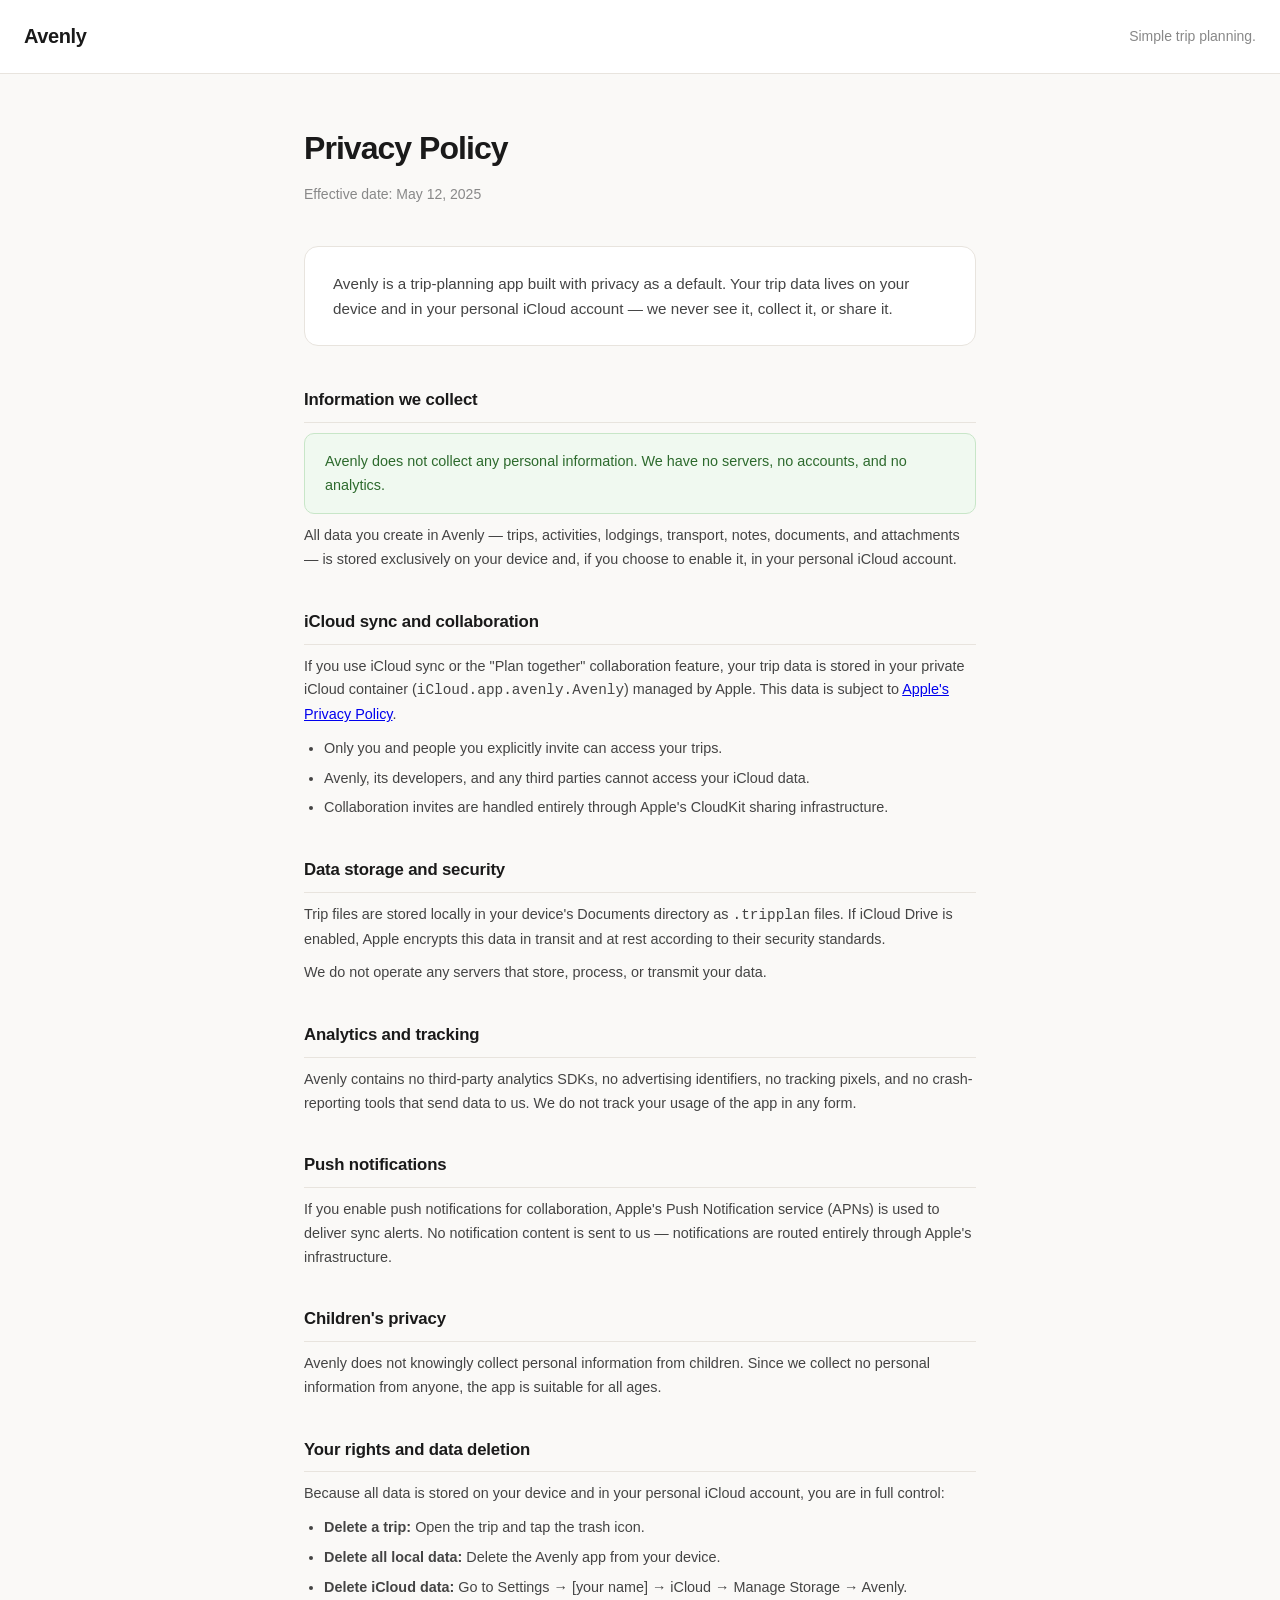
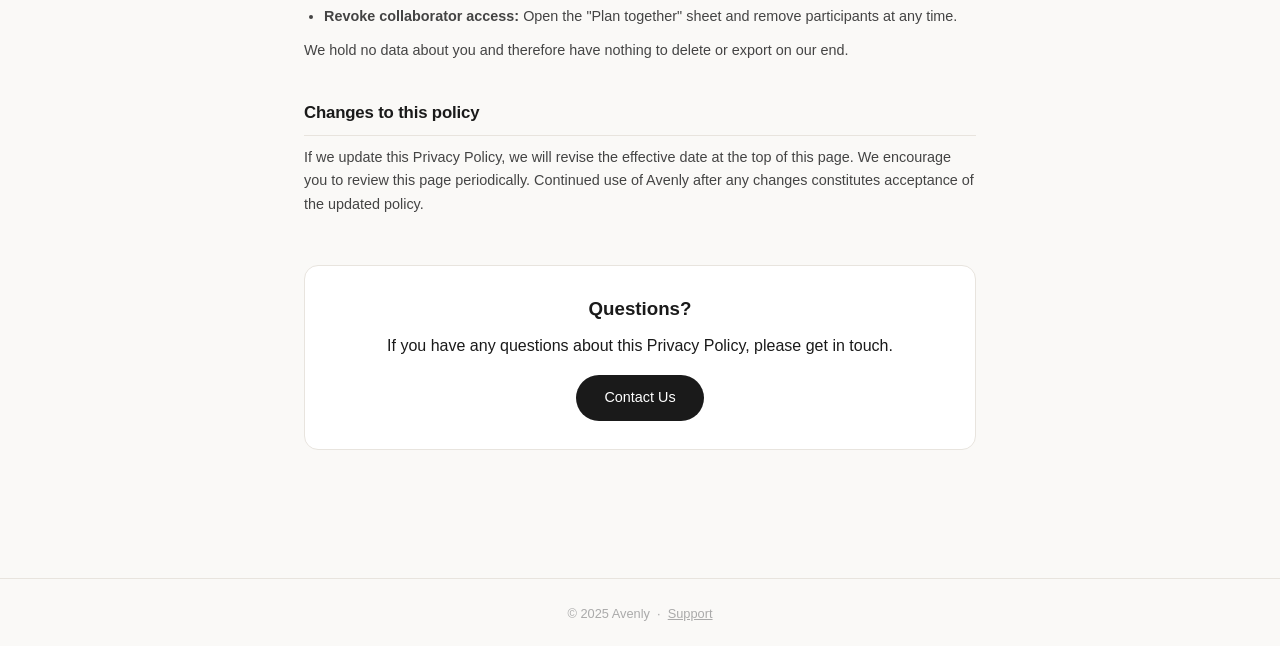
==== privacy.html @ 17769cf3 "Create privacy.html" ====
<!DOCTYPE html>
<html lang="en">
<head>
  <meta charset="UTF-8" />
  <meta name="viewport" content="width=device-width, initial-scale=1.0" />
  <title>Avenly – Privacy Policy</title>
  <style>
    *, *::before, *::after { box-sizing: border-box; margin: 0; padding: 0; }

    body {
      font-family: -apple-system, BlinkMacSystemFont, "Segoe UI", Roboto, sans-serif;
      background: #faf9f7;
      color: #1a1a1a;
      line-height: 1.65;
    }

    header {
      background: #fff;
      border-bottom: 1px solid #e8e4de;
      padding: 20px 24px;
      display: flex;
      align-items: center;
      gap: 12px;
    }

    header h1 {
      font-size: 1.25rem;
      font-weight: 600;
      letter-spacing: -0.02em;
    }

    header .tagline {
      font-size: 0.875rem;
      color: #888;
      margin-left: auto;
    }

    main {
      max-width: 720px;
      margin: 48px auto;
      padding: 0 24px 80px;
    }

    .hero {
      margin-bottom: 40px;
    }

    .hero h2 {
      font-size: 2rem;
      font-weight: 600;
      letter-spacing: -0.03em;
      margin-bottom: 8px;
    }

    .hero .effective {
      font-size: 0.875rem;
      color: #888;
    }

    .intro {
      background: #fff;
      border: 1px solid #e8e4de;
      border-radius: 14px;
      padding: 24px 28px;
      margin-bottom: 40px;
      font-size: 0.95rem;
      color: #444;
    }

    section {
      margin-bottom: 36px;
    }

    section h3 {
      font-size: 1.05rem;
      font-weight: 600;
      letter-spacing: -0.01em;
      margin-bottom: 10px;
      padding-bottom: 8px;
      border-bottom: 1px solid #e8e4de;
    }

    section p {
      font-size: 0.9rem;
      color: #444;
      margin-bottom: 10px;
    }

    section ul {
      padding-left: 20px;
      margin-bottom: 10px;
    }

    section ul li {
      font-size: 0.9rem;
      color: #444;
      margin-bottom: 6px;
    }

    .highlight {
      background: #f0f9f0;
      border: 1px solid #c8e6c8;
      border-radius: 10px;
      padding: 16px 20px;
      font-size: 0.9rem;
      color: #2d6a2d;
      margin-bottom: 10px;
    }

    .contact-block {
      background: #fff;
      border: 1px solid #e8e4de;
      border-radius: 14px;
      padding: 28px;
      text-align: center;
      margin-top: 48px;
    }

    .contact-block h3 {
      border: none;
      padding: 0;
      margin-bottom: 8px;
    }

    .contact-block p { margin-bottom: 16px; }

    .contact-block a.button {
      display: inline-block;
      background: #1a1a1a;
      color: #fff;
      text-decoration: none;
      padding: 11px 28px;
      border-radius: 980px;
      font-size: 0.9rem;
      font-weight: 500;
      transition: opacity 0.15s;
    }

    .contact-block a.button:hover { opacity: 0.8; }

    footer {
      text-align: center;
      padding: 24px;
      font-size: 0.8rem;
      color: #aaa;
      border-top: 1px solid #e8e4de;
    }

    footer a { color: #aaa; text-decoration: underline; }
  </style>
</head>
<body>

<header>
  <h1>Avenly</h1>
  <span class="tagline">Simple trip planning.</span>
</header>

<main>
  <div class="hero">
    <h2>Privacy Policy</h2>
    <p class="effective">Effective date: May 12, 2025</p>
  </div>

  <div class="intro">
    Avenly is a trip-planning app built with privacy as a default. Your trip data lives on your device and in your personal iCloud account — we never see it, collect it, or share it.
  </div>

  <section>
    <h3>Information we collect</h3>
    <div class="highlight">
      Avenly does not collect any personal information. We have no servers, no accounts, and no analytics.
    </div>
    <p>All data you create in Avenly — trips, activities, lodgings, transport, notes, documents, and attachments — is stored exclusively on your device and, if you choose to enable it, in your personal iCloud account.</p>
  </section>

  <section>
    <h3>iCloud sync and collaboration</h3>
    <p>If you use iCloud sync or the "Plan together" collaboration feature, your trip data is stored in your private iCloud container (<code>iCloud.app.avenly.Avenly</code>) managed by Apple. This data is subject to <a href="https://www.apple.com/legal/privacy/" target="_blank" rel="noopener">Apple's Privacy Policy</a>.</p>
    <ul>
      <li>Only you and people you explicitly invite can access your trips.</li>
      <li>Avenly, its developers, and any third parties cannot access your iCloud data.</li>
      <li>Collaboration invites are handled entirely through Apple's CloudKit sharing infrastructure.</li>
    </ul>
  </section>

  <section>
    <h3>Data storage and security</h3>
    <p>Trip files are stored locally in your device's Documents directory as <code>.tripplan</code> files. If iCloud Drive is enabled, Apple encrypts this data in transit and at rest according to their security standards.</p>
    <p>We do not operate any servers that store, process, or transmit your data.</p>
  </section>

  <section>
    <h3>Analytics and tracking</h3>
    <p>Avenly contains no third-party analytics SDKs, no advertising identifiers, no tracking pixels, and no crash-reporting tools that send data to us. We do not track your usage of the app in any form.</p>
  </section>

  <section>
    <h3>Push notifications</h3>
    <p>If you enable push notifications for collaboration, Apple's Push Notification service (APNs) is used to deliver sync alerts. No notification content is sent to us — notifications are routed entirely through Apple's infrastructure.</p>
  </section>

  <section>
    <h3>Children's privacy</h3>
    <p>Avenly does not knowingly collect personal information from children. Since we collect no personal information from anyone, the app is suitable for all ages.</p>
  </section>

  <section>
    <h3>Your rights and data deletion</h3>
    <p>Because all data is stored on your device and in your personal iCloud account, you are in full control:</p>
    <ul>
      <li><strong>Delete a trip:</strong> Open the trip and tap the trash icon.</li>
      <li><strong>Delete all local data:</strong> Delete the Avenly app from your device.</li>
      <li><strong>Delete iCloud data:</strong> Go to Settings → [your name] → iCloud → Manage Storage → Avenly.</li>
      <li><strong>Revoke collaborator access:</strong> Open the "Plan together" sheet and remove participants at any time.</li>
    </ul>
    <p>We hold no data about you and therefore have nothing to delete or export on our end.</p>
  </section>

  <section>
    <h3>Changes to this policy</h3>
    <p>If we update this Privacy Policy, we will revise the effective date at the top of this page. We encourage you to review this page periodically. Continued use of Avenly after any changes constitutes acceptance of the updated policy.</p>
  </section>

  <div class="contact-block">
    <h3>Questions?</h3>
    <p>If you have any questions about this Privacy Policy, please get in touch.</p>
    <a class="button" href="mailto:avenly.app@gmail.com">Contact Us</a>
  </div>
</main>

<footer>
  <p>© 2025 Avenly &nbsp;·&nbsp; <a href="index.html">Support</a></p>
</footer>

</body>
</html>
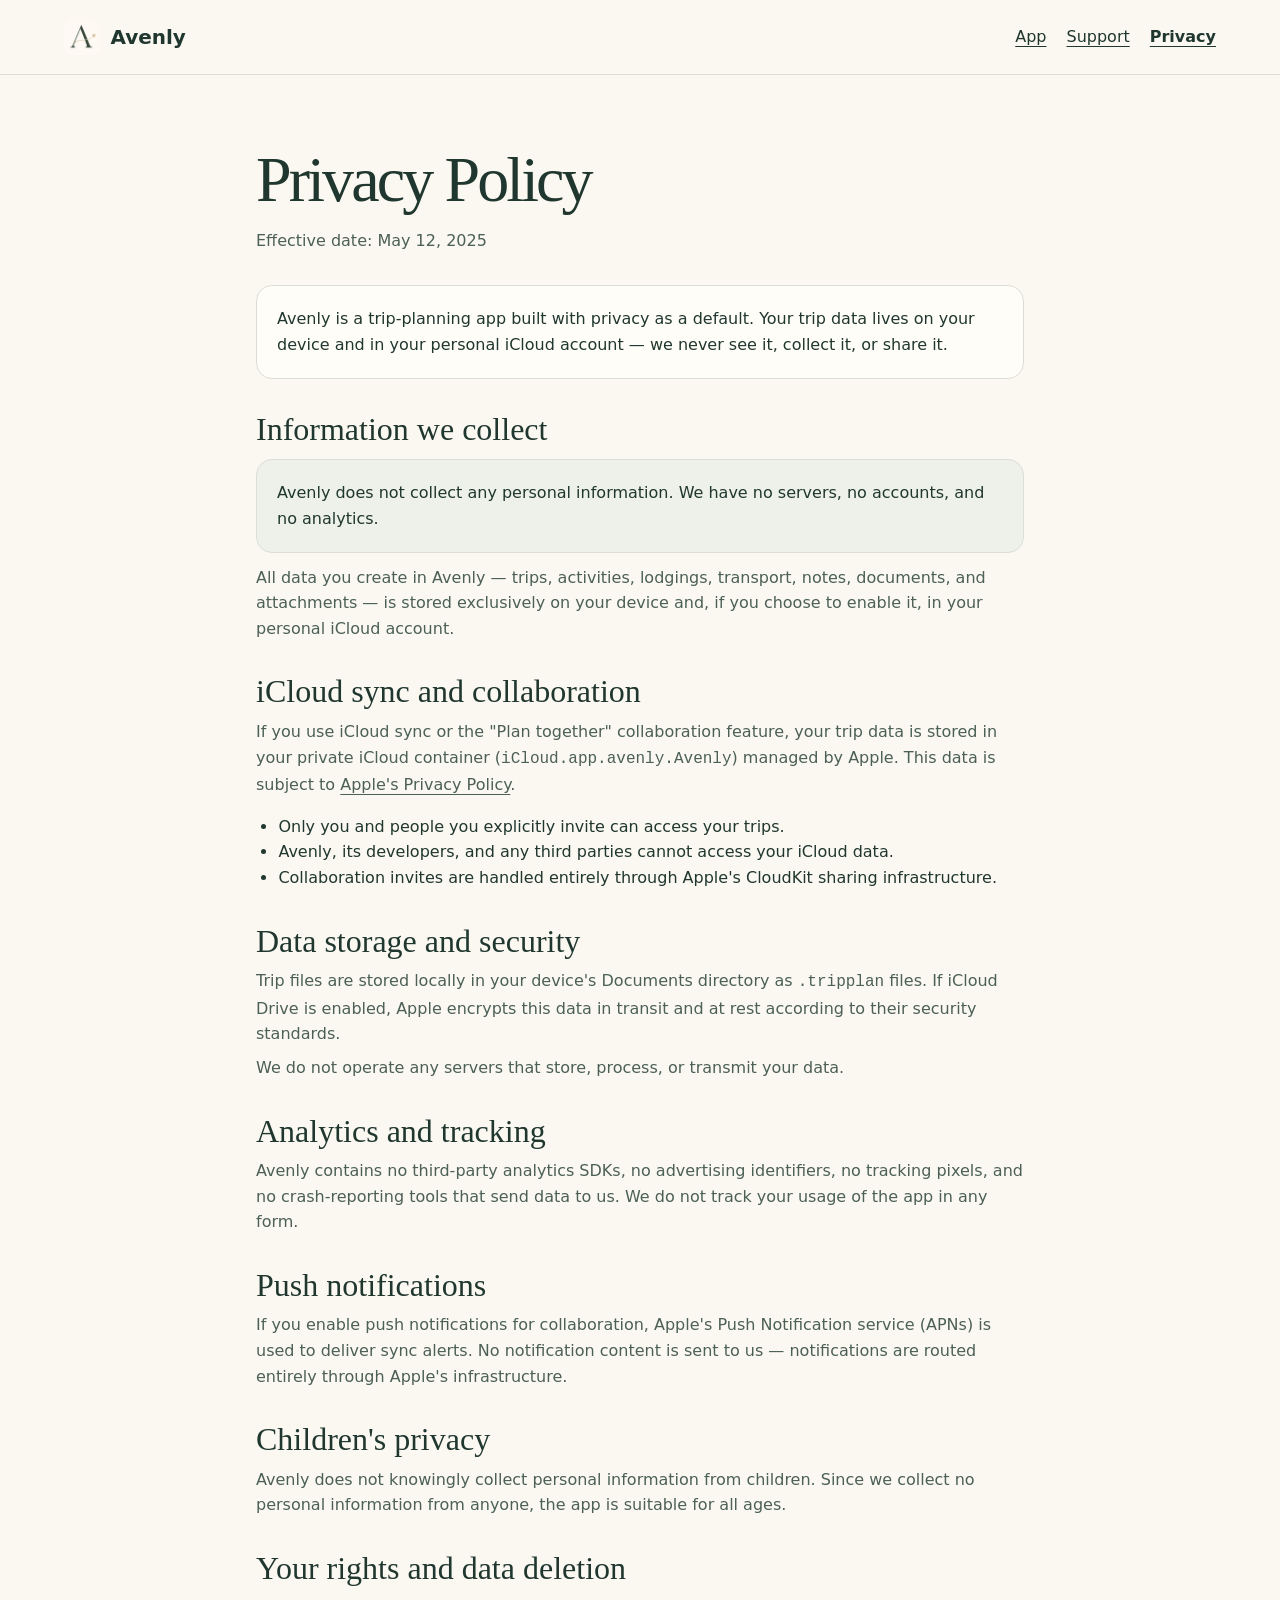
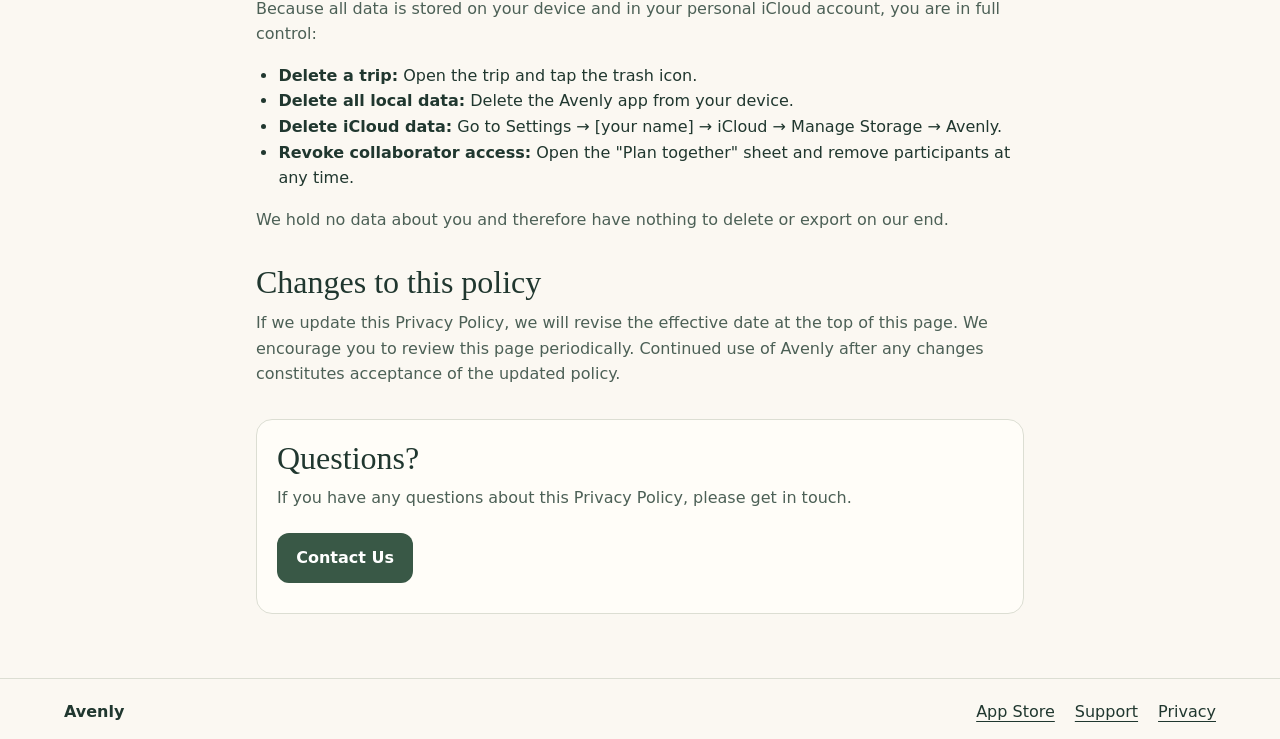
==== commit 0493cffb: "Unify Avenly support and privacy styling" ====
--- a/privacy.html
+++ b/privacy.html
@@ -4,161 +4,15 @@
   <meta charset="UTF-8" />
   <meta name="viewport" content="width=device-width, initial-scale=1.0" />
   <title>Avenly – Privacy Policy</title>
-  <style>
-    *, *::before, *::after { box-sizing: border-box; margin: 0; padding: 0; }
-
-    body {
-      font-family: -apple-system, BlinkMacSystemFont, "Segoe UI", Roboto, sans-serif;
-      background: #faf9f7;
-      color: #1a1a1a;
-      line-height: 1.65;
-    }
-
-    header {
-      background: #fff;
-      border-bottom: 1px solid #e8e4de;
-      padding: 20px 24px;
-      display: flex;
-      align-items: center;
-      gap: 12px;
-    }
-
-    header h1 {
-      font-size: 1.25rem;
-      font-weight: 600;
-      letter-spacing: -0.02em;
-    }
-
-    header .tagline {
-      font-size: 0.875rem;
-      color: #888;
-      margin-left: auto;
-    }
-
-    main {
-      max-width: 720px;
-      margin: 48px auto;
-      padding: 0 24px 80px;
-    }
-
-    .hero {
-      margin-bottom: 40px;
-    }
-
-    .hero h2 {
-      font-size: 2rem;
-      font-weight: 600;
-      letter-spacing: -0.03em;
-      margin-bottom: 8px;
-    }
-
-    .hero .effective {
-      font-size: 0.875rem;
-      color: #888;
-    }
-
-    .intro {
-      background: #fff;
-      border: 1px solid #e8e4de;
-      border-radius: 14px;
-      padding: 24px 28px;
-      margin-bottom: 40px;
-      font-size: 0.95rem;
-      color: #444;
-    }
-
-    section {
-      margin-bottom: 36px;
-    }
-
-    section h3 {
-      font-size: 1.05rem;
-      font-weight: 600;
-      letter-spacing: -0.01em;
-      margin-bottom: 10px;
-      padding-bottom: 8px;
-      border-bottom: 1px solid #e8e4de;
-    }
-
-    section p {
-      font-size: 0.9rem;
-      color: #444;
-      margin-bottom: 10px;
-    }
-
-    section ul {
-      padding-left: 20px;
-      margin-bottom: 10px;
-    }
-
-    section ul li {
-      font-size: 0.9rem;
-      color: #444;
-      margin-bottom: 6px;
-    }
-
-    .highlight {
-      background: #f0f9f0;
-      border: 1px solid #c8e6c8;
-      border-radius: 10px;
-      padding: 16px 20px;
-      font-size: 0.9rem;
-      color: #2d6a2d;
-      margin-bottom: 10px;
-    }
-
-    .contact-block {
-      background: #fff;
-      border: 1px solid #e8e4de;
-      border-radius: 14px;
-      padding: 28px;
-      text-align: center;
-      margin-top: 48px;
-    }
-
-    .contact-block h3 {
-      border: none;
-      padding: 0;
-      margin-bottom: 8px;
-    }
-
-    .contact-block p { margin-bottom: 16px; }
-
-    .contact-block a.button {
-      display: inline-block;
-      background: #1a1a1a;
-      color: #fff;
-      text-decoration: none;
-      padding: 11px 28px;
-      border-radius: 980px;
-      font-size: 0.9rem;
-      font-weight: 500;
-      transition: opacity 0.15s;
-    }
-
-    .contact-block a.button:hover { opacity: 0.8; }
-
-    footer {
-      text-align: center;
-      padding: 24px;
-      font-size: 0.8rem;
-      color: #aaa;
-      border-top: 1px solid #e8e4de;
-    }
-
-    footer a { color: #aaa; text-decoration: underline; }
-  </style>
+  <link rel="stylesheet" href="site.css">
 </head>
 <body>
 
-<header>
-  <h1>Avenly</h1>
-  <span class="tagline">Simple trip planning.</span>
-</header>
+<header><div class="wrap"><a class="brand" href="app/index.html"><img src="icon.png" width="36" height="36" alt="">Avenly</a><nav aria-label="Main"><a href="app/index.html">App</a><a href="index.html">Support</a><a href="privacy.html" aria-current="page">Privacy</a></nav></div></header>
 
-<main>
+<main class="wrap document">
   <div class="hero">
-    <h2>Privacy Policy</h2>
+    <h1>Privacy Policy</h1>
     <p class="effective">Effective date: May 12, 2025</p>
   </div>
 
@@ -167,7 +21,7 @@
   </div>
 
   <section>
-    <h3>Information we collect</h3>
+    <h2>Information we collect</h2>
     <div class="highlight">
       Avenly does not collect any personal information. We have no servers, no accounts, and no analytics.
     </div>
@@ -175,7 +29,7 @@
   </section>
 
   <section>
-    <h3>iCloud sync and collaboration</h3>
+    <h2>iCloud sync and collaboration</h2>
     <p>If you use iCloud sync or the "Plan together" collaboration feature, your trip data is stored in your private iCloud container (<code>iCloud.app.avenly.Avenly</code>) managed by Apple. This data is subject to <a href="https://www.apple.com/legal/privacy/" target="_blank" rel="noopener">Apple's Privacy Policy</a>.</p>
     <ul>
       <li>Only you and people you explicitly invite can access your trips.</li>
@@ -185,28 +39,28 @@
   </section>
 
   <section>
-    <h3>Data storage and security</h3>
+    <h2>Data storage and security</h2>
     <p>Trip files are stored locally in your device's Documents directory as <code>.tripplan</code> files. If iCloud Drive is enabled, Apple encrypts this data in transit and at rest according to their security standards.</p>
     <p>We do not operate any servers that store, process, or transmit your data.</p>
   </section>
 
   <section>
-    <h3>Analytics and tracking</h3>
+    <h2>Analytics and tracking</h2>
     <p>Avenly contains no third-party analytics SDKs, no advertising identifiers, no tracking pixels, and no crash-reporting tools that send data to us. We do not track your usage of the app in any form.</p>
   </section>
 
   <section>
-    <h3>Push notifications</h3>
+    <h2>Push notifications</h2>
     <p>If you enable push notifications for collaboration, Apple's Push Notification service (APNs) is used to deliver sync alerts. No notification content is sent to us — notifications are routed entirely through Apple's infrastructure.</p>
   </section>
 
   <section>
-    <h3>Children's privacy</h3>
+    <h2>Children's privacy</h2>
     <p>Avenly does not knowingly collect personal information from children. Since we collect no personal information from anyone, the app is suitable for all ages.</p>
   </section>
 
   <section>
-    <h3>Your rights and data deletion</h3>
+    <h2>Your rights and data deletion</h2>
     <p>Because all data is stored on your device and in your personal iCloud account, you are in full control:</p>
     <ul>
       <li><strong>Delete a trip:</strong> Open the trip and tap the trash icon.</li>
@@ -218,20 +72,18 @@
   </section>
 
   <section>
-    <h3>Changes to this policy</h3>
+    <h2>Changes to this policy</h2>
     <p>If we update this Privacy Policy, we will revise the effective date at the top of this page. We encourage you to review this page periodically. Continued use of Avenly after any changes constitutes acceptance of the updated policy.</p>
   </section>
 
   <div class="contact-block">
-    <h3>Questions?</h3>
+    <h2>Questions?</h2>
     <p>If you have any questions about this Privacy Policy, please get in touch.</p>
     <a class="button" href="mailto:avenly.app@gmail.com">Contact Us</a>
   </div>
 </main>
 
-<footer>
-  <p>© 2025 Avenly &nbsp;·&nbsp; <a href="index.html">Support</a></p>
-</footer>
+<footer><div class="wrap"><strong>Avenly</strong><nav aria-label="Footer"><a href="https://apps.apple.com/app/id6768102879">App Store</a><a href="index.html">Support</a><a href="privacy.html">Privacy</a></nav></div></footer>
 
 </body>
 </html>
--- a/site.css
+++ b/site.css
@@ -0,0 +1,48 @@
+:root { color-scheme: light; --paper: #fbf8f2; --ink: #20372f; --soft: #4c6056; --green: #395846; --line: #dcded3; }
+* { box-sizing: border-box; }
+body { margin: 0; background: var(--paper); color: var(--ink); font: 1rem/1.6 system-ui, sans-serif; }
+.wrap { width: min(72rem, calc(100% - 2.5rem)); margin: auto; }
+header .wrap, footer .wrap { display: flex; align-items: center; justify-content: space-between; flex-wrap: wrap; gap: 1rem; padding-block: 1.2rem; }
+header, footer { border-block-end: 1px solid var(--line); }
+.brand { display: flex; align-items: center; gap: .65rem; font-weight: 700; font-size: 1.25rem; }
+.brand img { border-radius: .55rem; }
+nav { display: flex; gap: 1.25rem; flex-wrap: wrap; }
+a { color: inherit; text-underline-offset: .22em; }
+a:focus-visible { outline: 3px solid #89633c; outline-offset: 4px; }
+.hero { display: grid; grid-template-columns: 4fr 6fr; align-items: center; gap: clamp(1.5rem, 4vw, 3rem); padding-block: clamp(2.5rem, 7vw, 6rem); }
+h1, h2, h3, p, figure { margin: 0; }
+h1, h2 { font-family: Georgia, serif; font-weight: 500; }
+h1 { font-size: clamp(2.65rem, 5vw, 4.55rem); line-height: 1.02; letter-spacing: -.045em; margin-block: .45rem 1rem; }
+h2 { font-size: clamp(2rem, 4vw, 3rem); line-height: 1.15; }
+p, figcaption { color: var(--soft); }
+.lead { font-size: 1.13rem; }
+.button { display: inline-block; padding: .75rem 1.2rem; margin-block: 1.4rem .65rem; border-radius: .75rem; background: var(--green); color: white; font-weight: 650; text-decoration: none; }
+.button:hover { background: var(--ink); }
+.offer, figcaption { font-size: .92rem; }
+figure img { display: block; width: 100%; height: auto; border-radius: 1.1rem; border: 1px solid var(--line); box-shadow: 0 14px 35px #20372f14; }
+figcaption { margin-top: .65rem; }
+.features { border-top: 1px solid var(--line); padding-block: 2.5rem 4rem; }
+.grid { display: grid; grid-template-columns: repeat(2, minmax(0, 1fr)); gap: 1rem; margin-top: 1.35rem; }
+article { padding: 1.25rem; border: 1px solid var(--line); border-radius: 1rem; background: #fffdf8; }
+h3 { font-size: 1.1rem; margin-bottom: .35rem; }
+footer { border-top: 1px solid var(--line); border-bottom: 0; }
+@media (max-width: 760px) { .hero { grid-template-columns: 1fr; } }
+@media (max-width: 510px) { .grid { grid-template-columns: 1fr; } }
+
+.brand { text-decoration: none; }
+nav a[aria-current="page"] { font-weight: 700; }
+.document { max-width: 48rem; padding-block: clamp(2rem, 6vw, 4rem); overflow-wrap: anywhere; }
+.document .hero { display: block; padding: 0; margin-bottom: 2rem; }
+.document h1 { font-size: clamp(2.5rem, 6vw, 4rem); }
+.document h2 { font-size: clamp(1.5rem, 4vw, 2rem); margin-bottom: .55rem; }
+.document h3 { margin-bottom: .35rem; }
+.document section, .faq, .cards { margin-bottom: 2rem; }
+.cards { display: grid; grid-template-columns: repeat(2, minmax(0, 1fr)); gap: 1rem; }
+.card, .contact, .contact-block, .intro, .highlight { padding: 1.25rem; border: 1px solid var(--line); border-radius: 1rem; background: #fffdf8; }
+.intro { margin-bottom: 2rem; }
+.highlight { background: #edf1e9; margin-block: .75rem; }
+.faq-item { border-top: 1px solid var(--line); padding-block: .85rem; }
+.faq-item h3 { font-size: 1rem; }
+.document section p + p { margin-top: .5rem; }
+.document ul { padding-left: 1.4rem; }
+@media (max-width: 510px) { .cards { grid-template-columns: 1fr; } }
